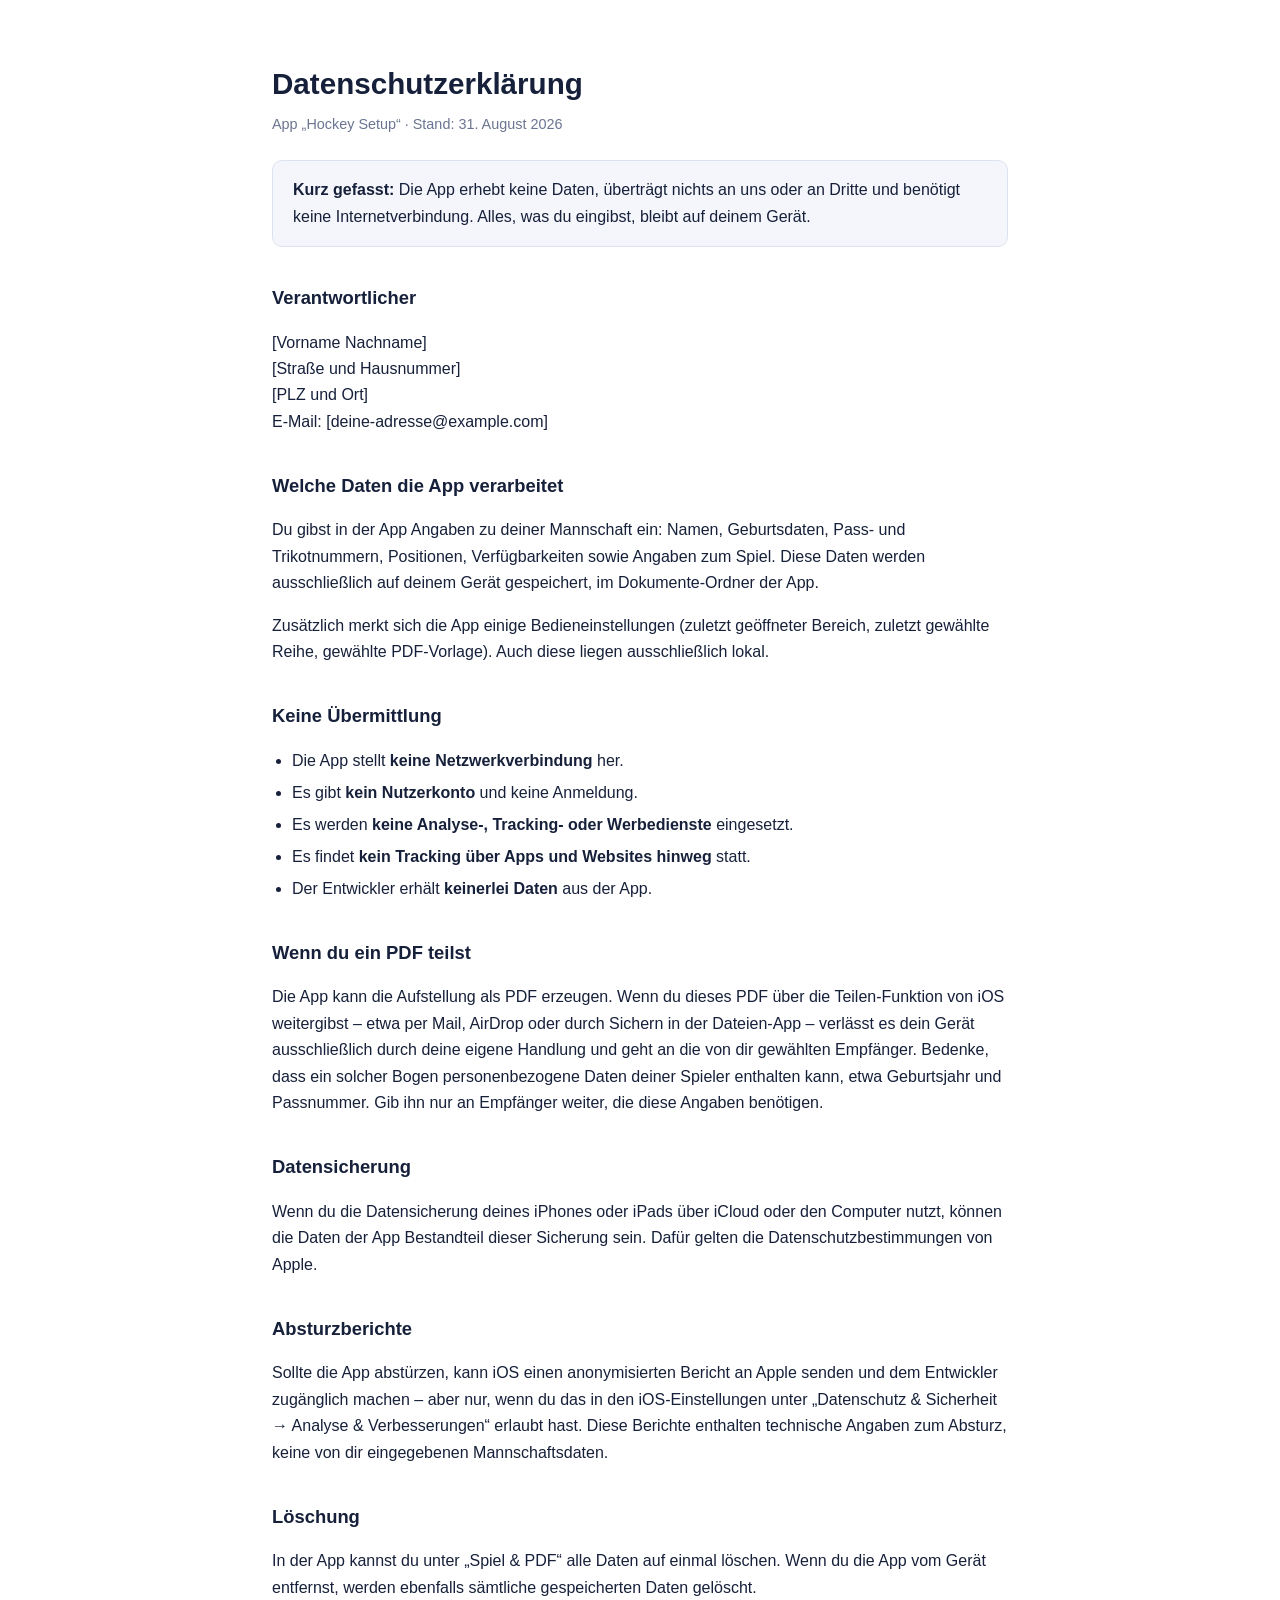
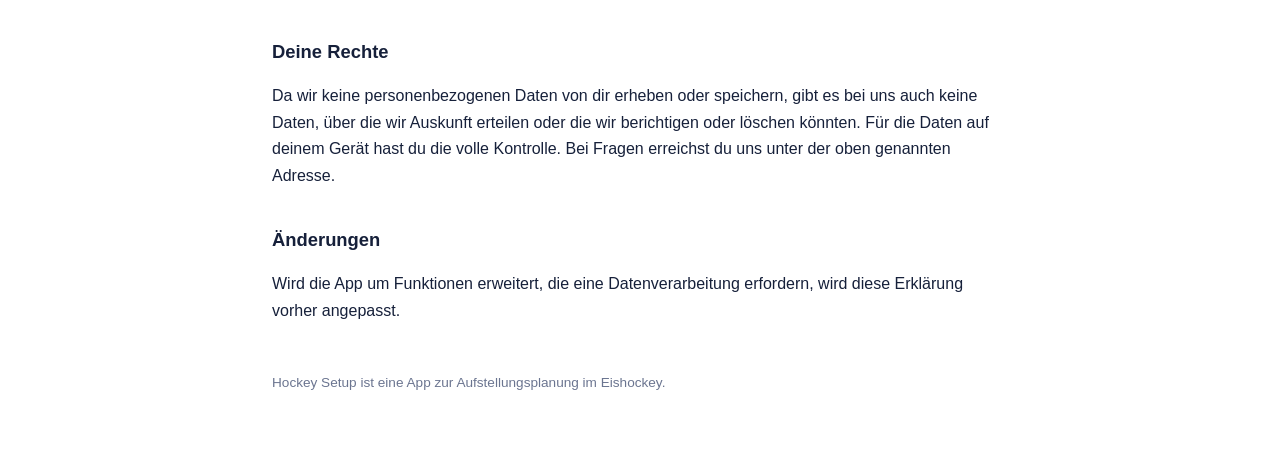
==== datenschutz.html @ fecd8403 "Datenschutz" ====
<!DOCTYPE html>
<html lang="de">
<head>
<meta charset="utf-8">
<meta name="viewport" content="width=device-width, initial-scale=1">
<title>Datenschutzerklärung – Hockey Setup</title>
<style>
  :root { color-scheme: light dark; }
  body {
    font: 16px/1.65 -apple-system, BlinkMacSystemFont, "Segoe UI", Roboto, sans-serif;
    max-width: 46rem; margin: 0 auto; padding: 2.5rem 1.25rem 5rem;
    color: #16203a; background: #fff;
  }
  @media (prefers-color-scheme: dark) {
    body { color: #e8ecf5; background: #0f1420; }
    h1, h2 { color: #fff; }
    .kasten { background: #1a2233; border-color: #2b3550; }
    a { color: #4fd1c9; }
  }
  h1 { font-size: 1.85rem; margin-bottom: .25rem; }
  h2 { font-size: 1.15rem; margin-top: 2.25rem; }
  .stand { color: #6b7590; font-size: .9rem; margin-top: 0; }
  .kasten { background: #f4f6fb; border: 1px solid #dde3ee; border-radius: 10px; padding: 1rem 1.25rem; margin: 1.5rem 0; }
  ul { padding-left: 1.25rem; }
  li { margin: .35rem 0; }
  footer { margin-top: 3rem; font-size: .85rem; color: #6b7590; }
</style>
</head>
<body>

<h1>Datenschutzerklärung</h1>
<p class="stand">App „Hockey Setup“ · Stand: 31. August 2026</p>

<div class="kasten">
  <strong>Kurz gefasst:</strong> Die App erhebt keine Daten, überträgt nichts an
  uns oder an Dritte und benötigt keine Internetverbindung. Alles, was du
  eingibst, bleibt auf deinem Gerät.
</div>

<h2>Verantwortlicher</h2>
<p>
  <!-- BITTE AUSFÜLLEN -->
  [Vorname Nachname]<br>
  [Straße und Hausnummer]<br>
  [PLZ und Ort]<br>
  E-Mail: [deine-adresse@example.com]
</p>

<h2>Welche Daten die App verarbeitet</h2>
<p>
  Du gibst in der App Angaben zu deiner Mannschaft ein: Namen, Geburtsdaten,
  Pass- und Trikotnummern, Positionen, Verfügbarkeiten sowie Angaben zum Spiel.
  Diese Daten werden ausschließlich auf deinem Gerät gespeichert, im
  Dokumente-Ordner der App.
</p>
<p>
  Zusätzlich merkt sich die App einige Bedieneinstellungen (zuletzt geöffneter
  Bereich, zuletzt gewählte Reihe, gewählte PDF-Vorlage). Auch diese liegen
  ausschließlich lokal.
</p>

<h2>Keine Übermittlung</h2>
<ul>
  <li>Die App stellt <strong>keine Netzwerkverbindung</strong> her.</li>
  <li>Es gibt <strong>kein Nutzerkonto</strong> und keine Anmeldung.</li>
  <li>Es werden <strong>keine Analyse-, Tracking- oder Werbedienste</strong> eingesetzt.</li>
  <li>Es findet <strong>kein Tracking über Apps und Websites hinweg</strong> statt.</li>
  <li>Der Entwickler erhält <strong>keinerlei Daten</strong> aus der App.</li>
</ul>

<h2>Wenn du ein PDF teilst</h2>
<p>
  Die App kann die Aufstellung als PDF erzeugen. Wenn du dieses PDF über die
  Teilen-Funktion von iOS weitergibst – etwa per Mail, AirDrop oder durch
  Sichern in der Dateien-App – verlässt es dein Gerät ausschließlich durch deine
  eigene Handlung und geht an die von dir gewählten Empfänger. Bedenke, dass ein
  solcher Bogen personenbezogene Daten deiner Spieler enthalten kann, etwa
  Geburtsjahr und Passnummer. Gib ihn nur an Empfänger weiter, die diese Angaben
  benötigen.
</p>

<h2>Datensicherung</h2>
<p>
  Wenn du die Datensicherung deines iPhones oder iPads über iCloud oder den
  Computer nutzt, können die Daten der App Bestandteil dieser Sicherung sein.
  Dafür gelten die Datenschutzbestimmungen von Apple.
</p>

<h2>Absturzberichte</h2>
<p>
  Sollte die App abstürzen, kann iOS einen anonymisierten Bericht an Apple
  senden und dem Entwickler zugänglich machen – aber nur, wenn du das in den
  iOS-Einstellungen unter „Datenschutz &amp; Sicherheit → Analyse &amp;
  Verbesserungen“ erlaubt hast. Diese Berichte enthalten technische Angaben zum
  Absturz, keine von dir eingegebenen Mannschaftsdaten.
</p>

<h2>Löschung</h2>
<p>
  In der App kannst du unter „Spiel &amp; PDF“ alle Daten auf einmal löschen.
  Wenn du die App vom Gerät entfernst, werden ebenfalls sämtliche gespeicherten
  Daten gelöscht.
</p>

<h2>Deine Rechte</h2>
<p>
  Da wir keine personenbezogenen Daten von dir erheben oder speichern, gibt es
  bei uns auch keine Daten, über die wir Auskunft erteilen oder die wir
  berichtigen oder löschen könnten. Für die Daten auf deinem Gerät hast du die
  volle Kontrolle. Bei Fragen erreichst du uns unter der oben genannten Adresse.
</p>

<h2>Änderungen</h2>
<p>
  Wird die App um Funktionen erweitert, die eine Datenverarbeitung erfordern,
  wird diese Erklärung vorher angepasst.
</p>

<footer>
  Hockey Setup ist eine App zur Aufstellungsplanung im Eishockey.
</footer>

</body>
</html>
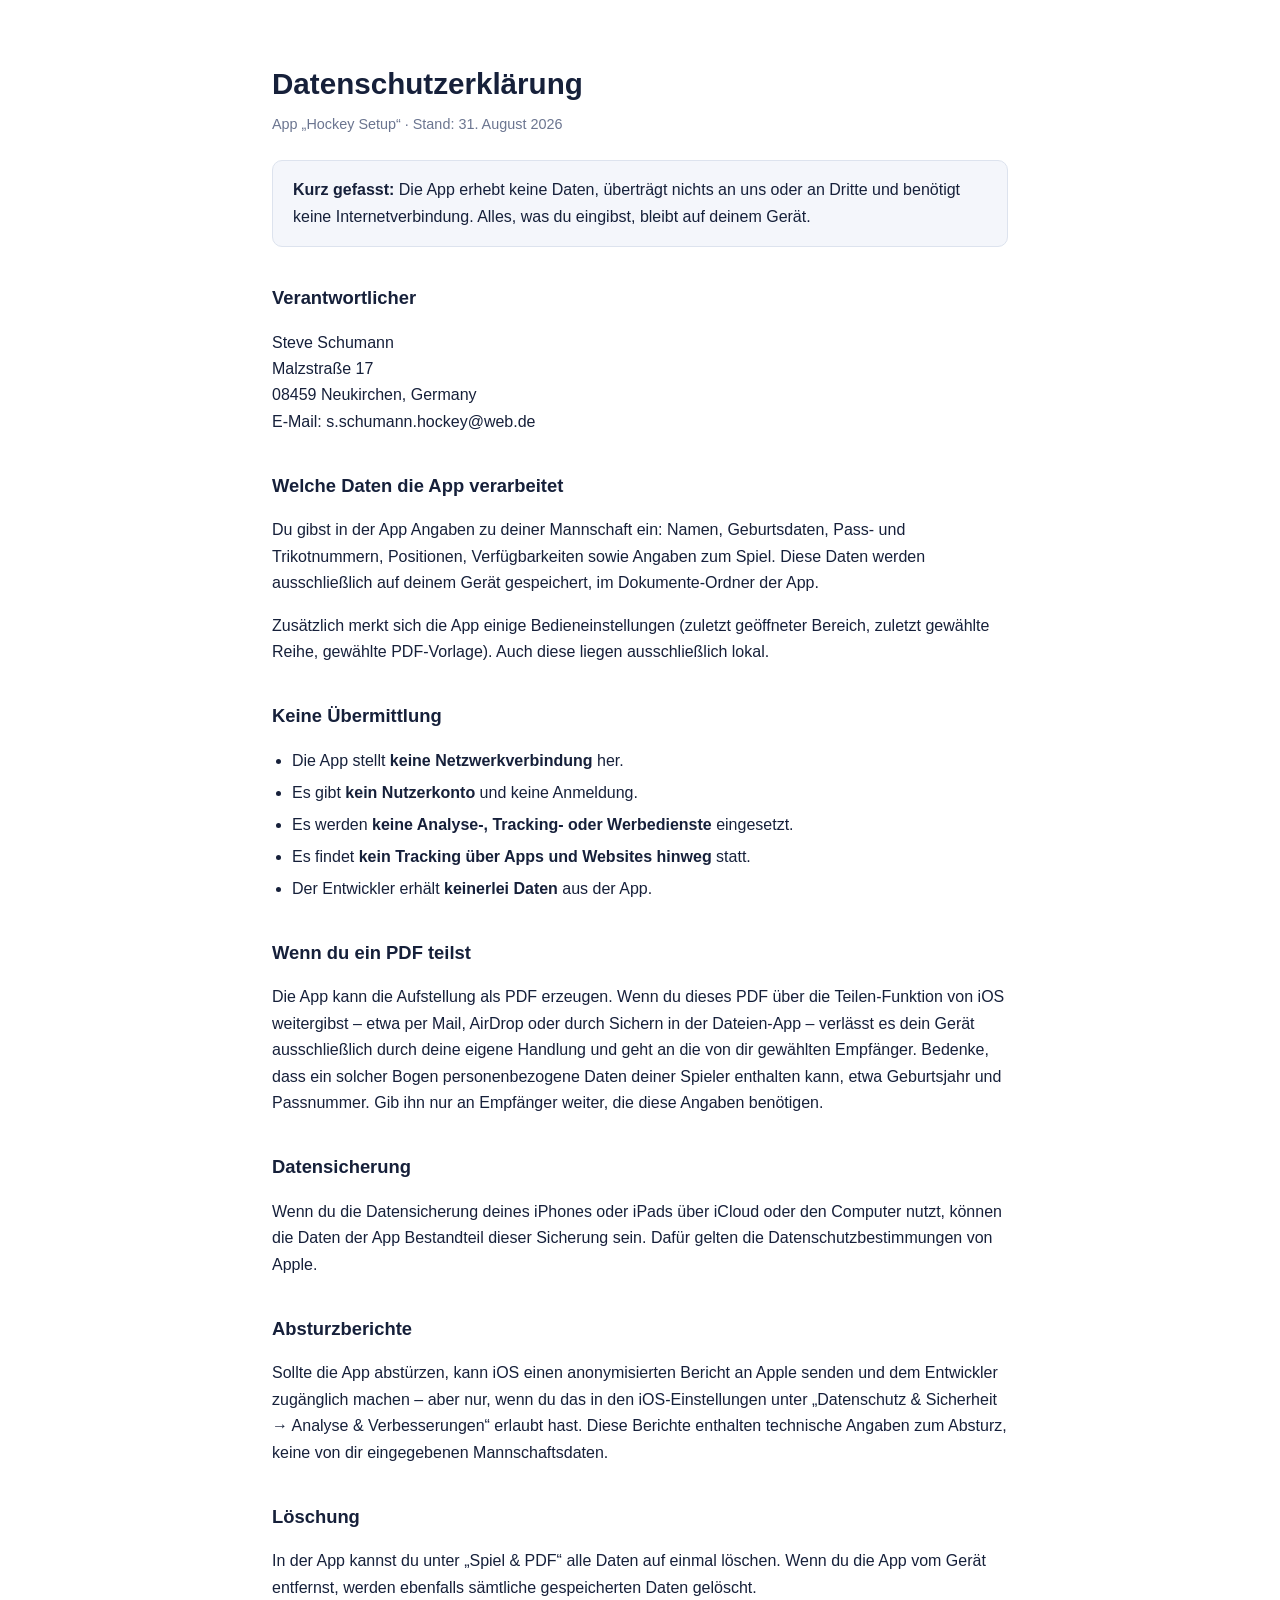
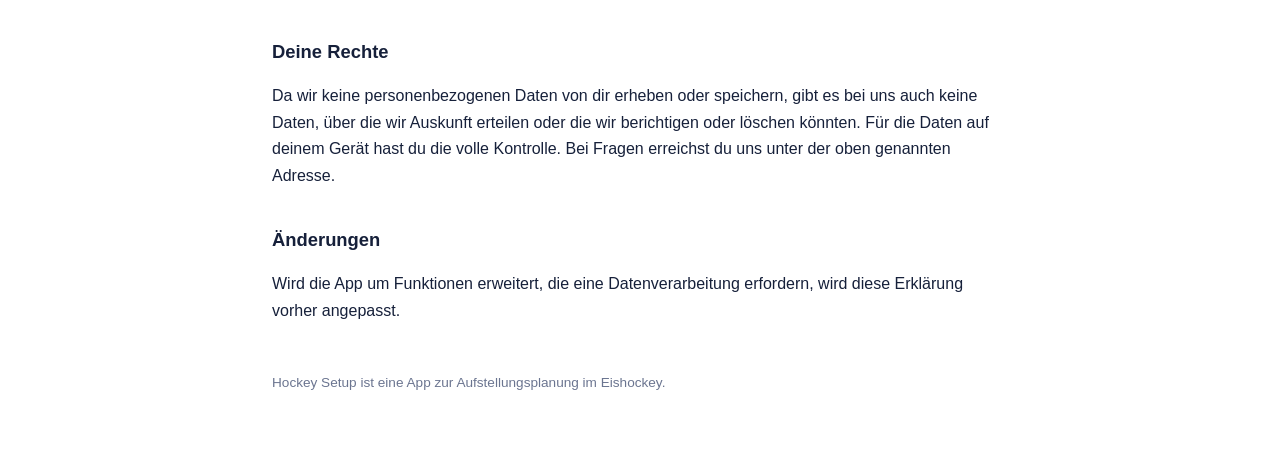
==== commit 29fbe69b: "Datenschutz" ====
--- a/datenschutz.html
+++ b/datenschutz.html
@@ -40,10 +40,10 @@
 <h2>Verantwortlicher</h2>
 <p>
   <!-- BITTE AUSFÜLLEN -->
-  [Vorname Nachname]<br>
-  [Straße und Hausnummer]<br>
-  [PLZ und Ort]<br>
-  E-Mail: [deine-adresse@example.com]
+  Steve Schumann<br>
+  Malzstraße 17<br>
+  08459 Neukirchen, Germany<br>
+  E-Mail: s.schumann.hockey@web.de
 </p>
 
 <h2>Welche Daten die App verarbeitet</h2>
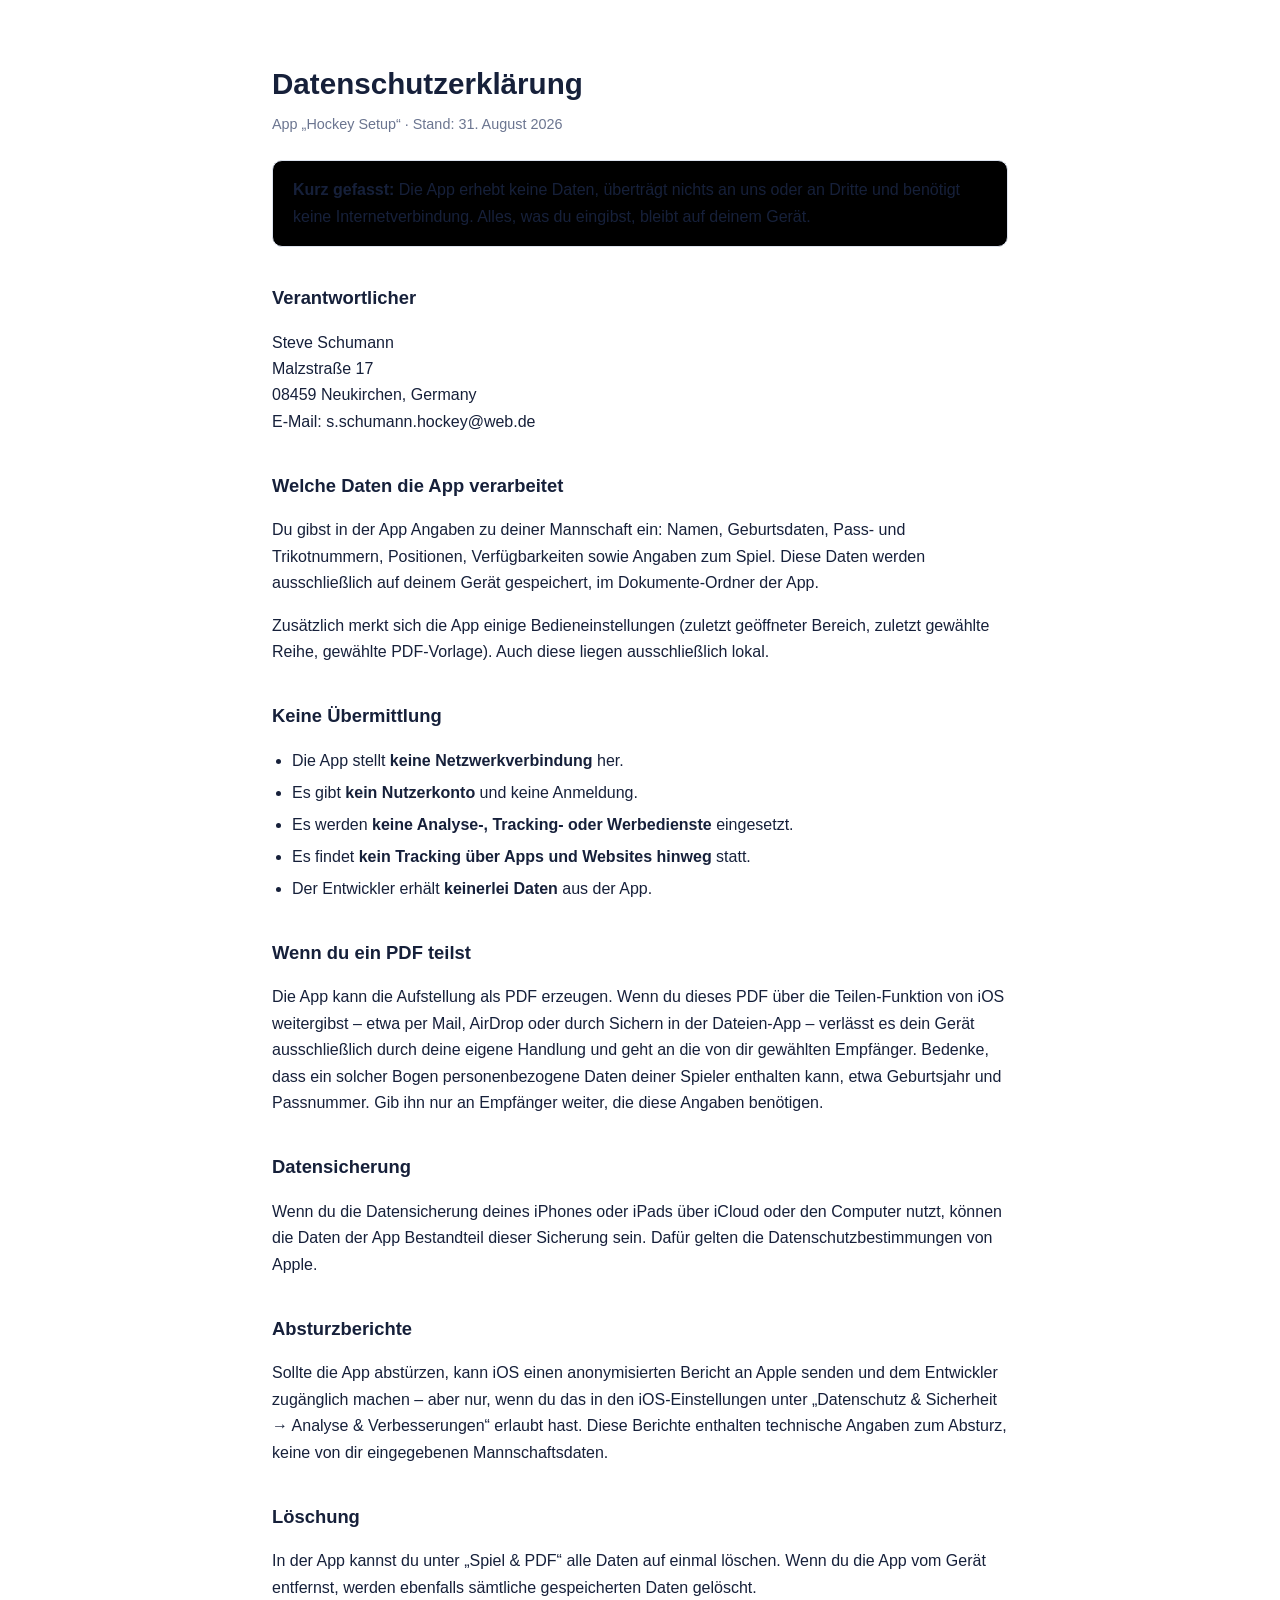
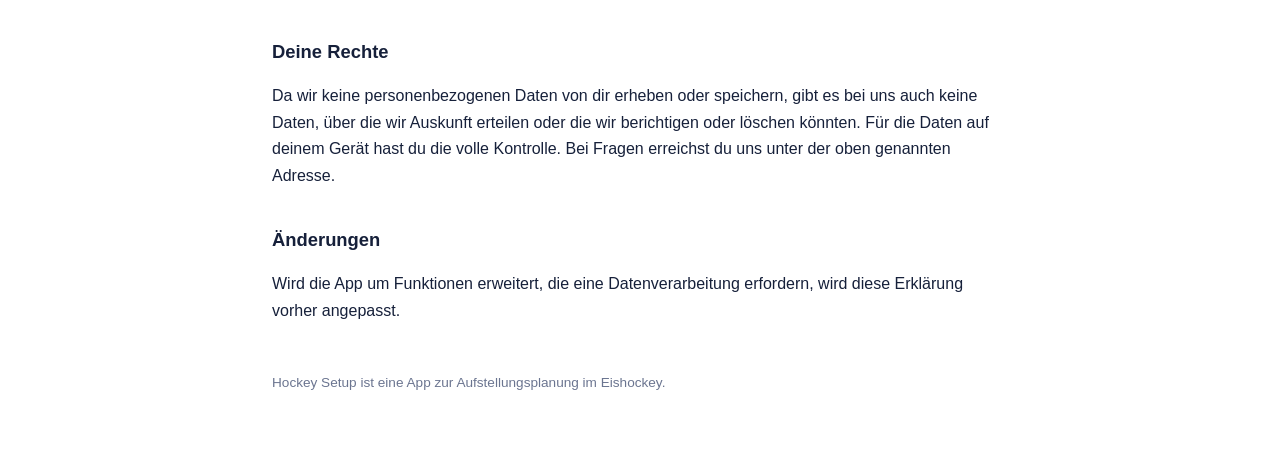
==== commit 9997b5dd: "Change background color of .kasten class to black" ====
--- a/datenschutz.html
+++ b/datenschutz.html
@@ -20,7 +20,7 @@
   h1 { font-size: 1.85rem; margin-bottom: .25rem; }
   h2 { font-size: 1.15rem; margin-top: 2.25rem; }
   .stand { color: #6b7590; font-size: .9rem; margin-top: 0; }
-  .kasten { background: #f4f6fb; border: 1px solid #dde3ee; border-radius: 10px; padding: 1rem 1.25rem; margin: 1.5rem 0; }
+  .kasten { background: #000000; border: 1px solid #dde3ee; border-radius: 10px; padding: 1rem 1.25rem; margin: 1.5rem 0; }
   ul { padding-left: 1.25rem; }
   li { margin: .35rem 0; }
   footer { margin-top: 3rem; font-size: .85rem; color: #6b7590; }
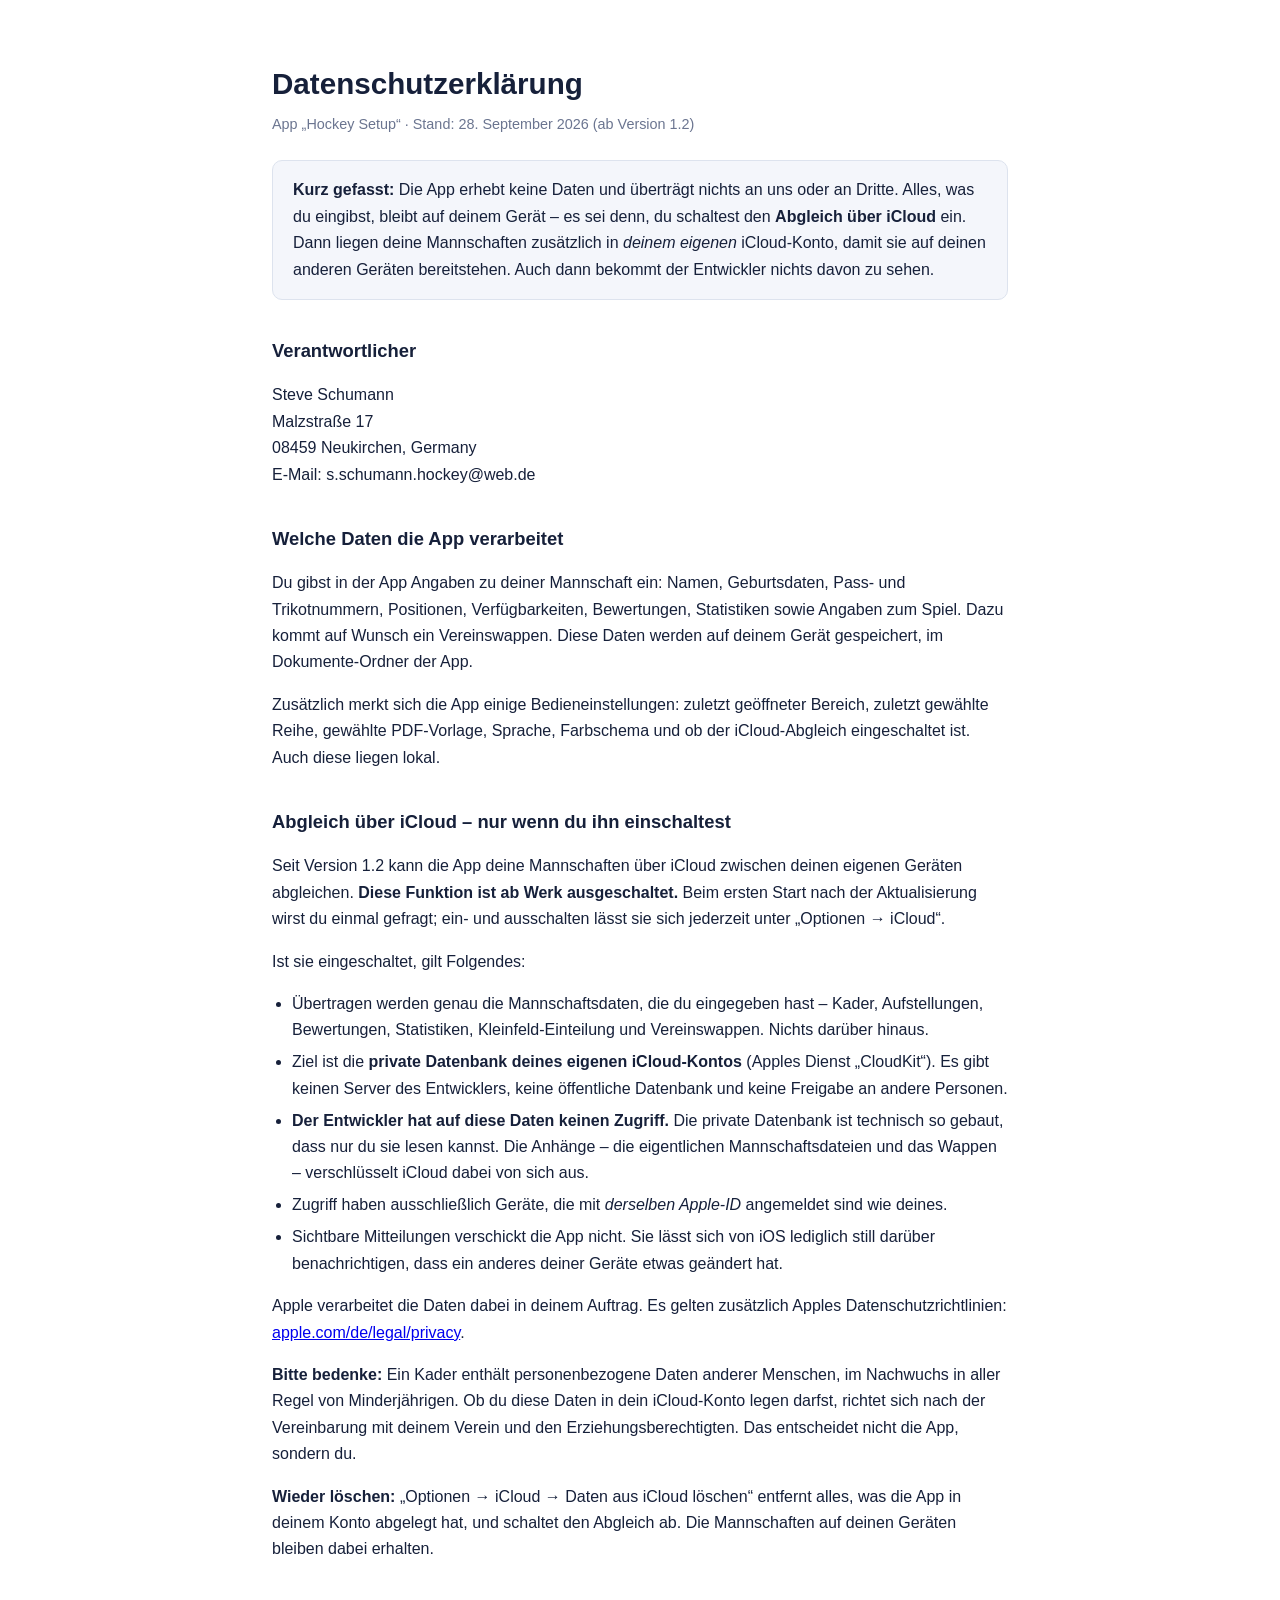
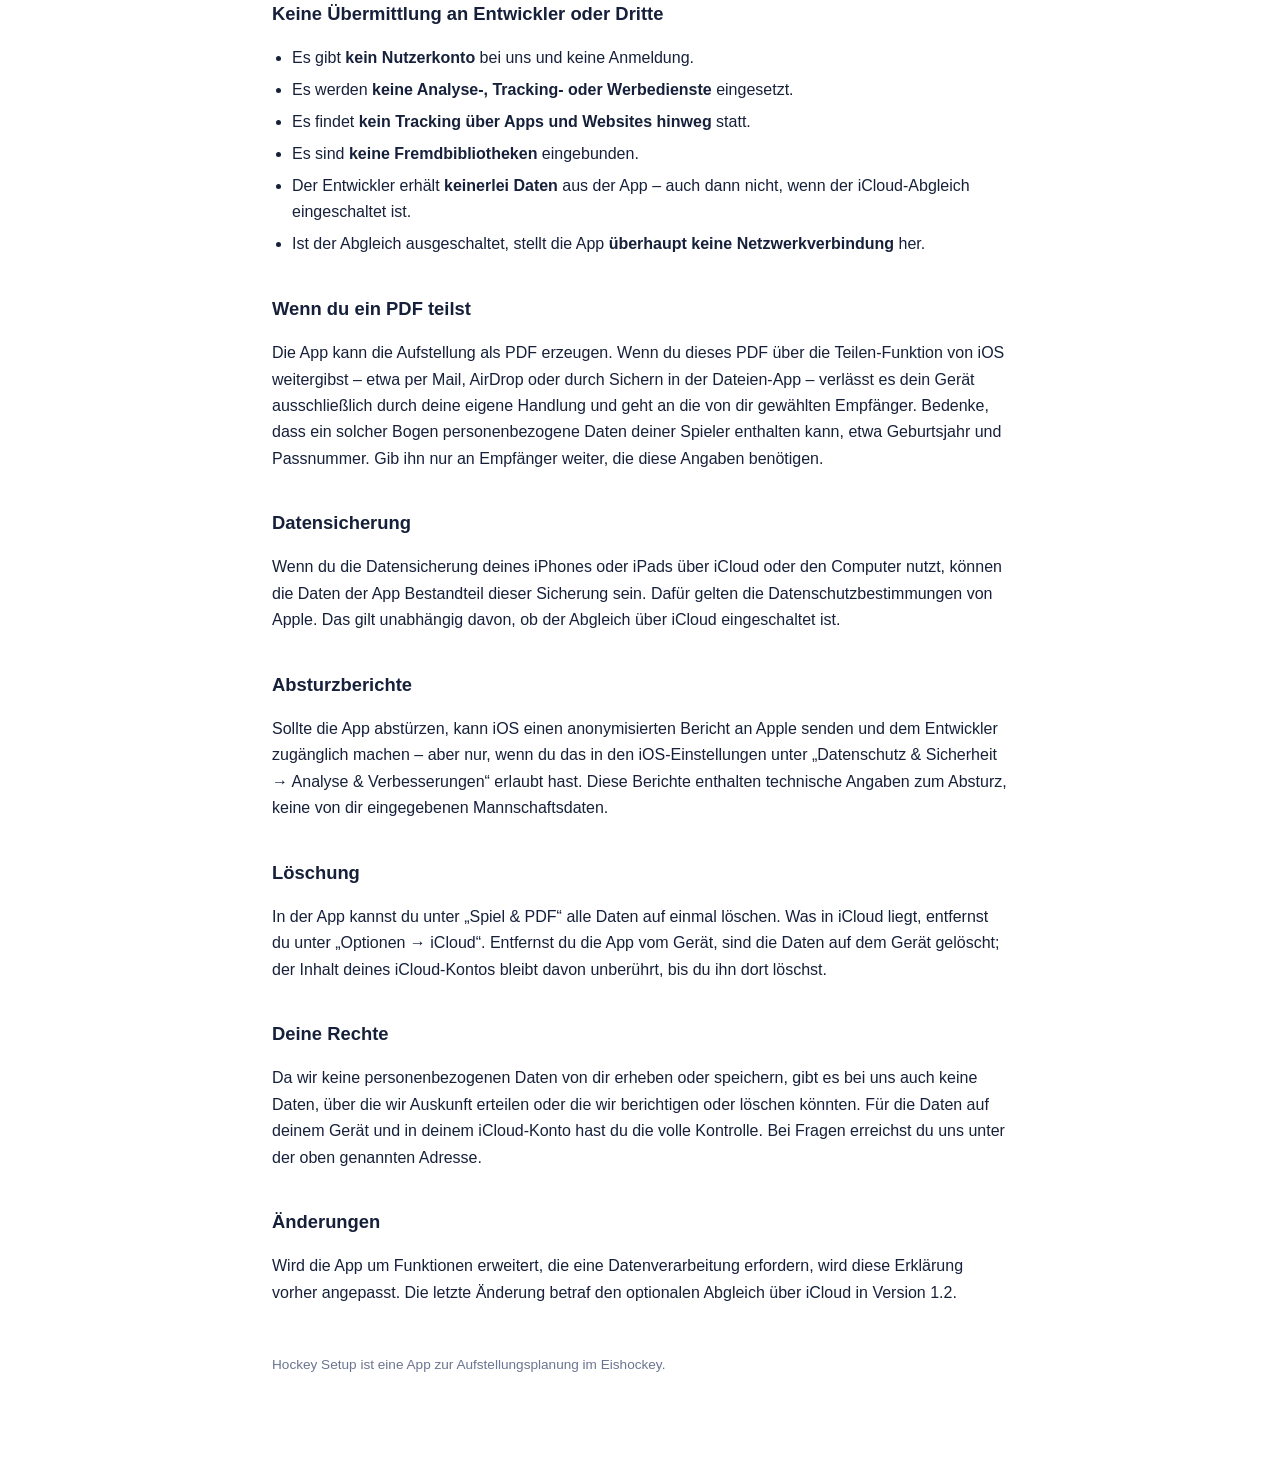
==== commit 22d2c9a2: "Add files via upload" ====
--- a/datenschutz.html
+++ b/datenschutz.html
@@ -20,7 +20,7 @@
   h1 { font-size: 1.85rem; margin-bottom: .25rem; }
   h2 { font-size: 1.15rem; margin-top: 2.25rem; }
   .stand { color: #6b7590; font-size: .9rem; margin-top: 0; }
-  .kasten { background: #000000; border: 1px solid #dde3ee; border-radius: 10px; padding: 1rem 1.25rem; margin: 1.5rem 0; }
+  .kasten { background: #f4f6fb; border: 1px solid #dde3ee; border-radius: 10px; padding: 1rem 1.25rem; margin: 1.5rem 0; }
   ul { padding-left: 1.25rem; }
   li { margin: .35rem 0; }
   footer { margin-top: 3rem; font-size: .85rem; color: #6b7590; }
@@ -29,17 +29,19 @@
 <body>
 
 <h1>Datenschutzerklärung</h1>
-<p class="stand">App „Hockey Setup“ · Stand: 31. August 2026</p>
+<p class="stand">App „Hockey Setup“ · Stand: 28. September 2026 (ab Version 1.2)</p>
 
 <div class="kasten">
-  <strong>Kurz gefasst:</strong> Die App erhebt keine Daten, überträgt nichts an
-  uns oder an Dritte und benötigt keine Internetverbindung. Alles, was du
-  eingibst, bleibt auf deinem Gerät.
+  <strong>Kurz gefasst:</strong> Die App erhebt keine Daten und überträgt nichts
+  an uns oder an Dritte. Alles, was du eingibst, bleibt auf deinem Gerät – es sei
+  denn, du schaltest den <strong>Abgleich über iCloud</strong> ein. Dann liegen
+  deine Mannschaften zusätzlich in <em>deinem eigenen</em> iCloud-Konto, damit
+  sie auf deinen anderen Geräten bereitstehen. Auch dann bekommt der Entwickler
+  nichts davon zu sehen.
 </div>
 
 <h2>Verantwortlicher</h2>
 <p>
-  <!-- BITTE AUSFÜLLEN -->
   Steve Schumann<br>
   Malzstraße 17<br>
   08459 Neukirchen, Germany<br>
@@ -49,23 +51,80 @@
 <h2>Welche Daten die App verarbeitet</h2>
 <p>
   Du gibst in der App Angaben zu deiner Mannschaft ein: Namen, Geburtsdaten,
-  Pass- und Trikotnummern, Positionen, Verfügbarkeiten sowie Angaben zum Spiel.
-  Diese Daten werden ausschließlich auf deinem Gerät gespeichert, im
-  Dokumente-Ordner der App.
+  Pass- und Trikotnummern, Positionen, Verfügbarkeiten, Bewertungen, Statistiken
+  sowie Angaben zum Spiel. Dazu kommt auf Wunsch ein Vereinswappen. Diese Daten
+  werden auf deinem Gerät gespeichert, im Dokumente-Ordner der App.
 </p>
 <p>
-  Zusätzlich merkt sich die App einige Bedieneinstellungen (zuletzt geöffneter
-  Bereich, zuletzt gewählte Reihe, gewählte PDF-Vorlage). Auch diese liegen
-  ausschließlich lokal.
+  Zusätzlich merkt sich die App einige Bedieneinstellungen: zuletzt geöffneter
+  Bereich, zuletzt gewählte Reihe, gewählte PDF-Vorlage, Sprache, Farbschema und
+  ob der iCloud-Abgleich eingeschaltet ist. Auch diese liegen lokal.
 </p>
 
-<h2>Keine Übermittlung</h2>
+<h2>Abgleich über iCloud – nur wenn du ihn einschaltest</h2>
+<p>
+  Seit Version 1.2 kann die App deine Mannschaften über iCloud zwischen deinen
+  eigenen Geräten abgleichen. <strong>Diese Funktion ist ab Werk
+  ausgeschaltet.</strong> Beim ersten Start nach der Aktualisierung wirst du
+  einmal gefragt; ein- und ausschalten lässt sie sich jederzeit unter
+  „Optionen → iCloud“.
+</p>
+<p>Ist sie eingeschaltet, gilt Folgendes:</p>
 <ul>
-  <li>Die App stellt <strong>keine Netzwerkverbindung</strong> her.</li>
-  <li>Es gibt <strong>kein Nutzerkonto</strong> und keine Anmeldung.</li>
+  <li>
+    Übertragen werden genau die Mannschaftsdaten, die du eingegeben hast –
+    Kader, Aufstellungen, Bewertungen, Statistiken, Kleinfeld-Einteilung und
+    Vereinswappen. Nichts darüber hinaus.
+  </li>
+  <li>
+    Ziel ist die <strong>private Datenbank deines eigenen iCloud-Kontos</strong>
+    (Apples Dienst „CloudKit“). Es gibt keinen Server des Entwicklers, keine
+    öffentliche Datenbank und keine Freigabe an andere Personen.
+  </li>
+  <li>
+    <strong>Der Entwickler hat auf diese Daten keinen Zugriff.</strong> Die
+    private Datenbank ist technisch so gebaut, dass nur du sie lesen kannst.
+    Die Anhänge – die eigentlichen Mannschaftsdateien und das Wappen –
+    verschlüsselt iCloud dabei von sich aus.
+  </li>
+  <li>
+    Zugriff haben ausschließlich Geräte, die mit <em>derselben Apple-ID</em>
+    angemeldet sind wie deines.
+  </li>
+  <li>
+    Sichtbare Mitteilungen verschickt die App nicht. Sie lässt sich von iOS
+    lediglich still darüber benachrichtigen, dass ein anderes deiner Geräte
+    etwas geändert hat.
+  </li>
+</ul>
+<p>
+  Apple verarbeitet die Daten dabei in deinem Auftrag. Es gelten zusätzlich
+  Apples Datenschutzrichtlinien:
+  <a href="https://www.apple.com/de/legal/privacy/">apple.com/de/legal/privacy</a>.
+</p>
+<p>
+  <strong>Bitte bedenke:</strong> Ein Kader enthält personenbezogene Daten
+  anderer Menschen, im Nachwuchs in aller Regel von Minderjährigen. Ob du diese
+  Daten in dein iCloud-Konto legen darfst, richtet sich nach der Vereinbarung mit
+  deinem Verein und den Erziehungsberechtigten. Das entscheidet nicht die App,
+  sondern du.
+</p>
+<p>
+  <strong>Wieder löschen:</strong> „Optionen → iCloud → Daten aus iCloud löschen“
+  entfernt alles, was die App in deinem Konto abgelegt hat, und schaltet den
+  Abgleich ab. Die Mannschaften auf deinen Geräten bleiben dabei erhalten.
+</p>
+
+<h2>Keine Übermittlung an Entwickler oder Dritte</h2>
+<ul>
+  <li>Es gibt <strong>kein Nutzerkonto</strong> bei uns und keine Anmeldung.</li>
   <li>Es werden <strong>keine Analyse-, Tracking- oder Werbedienste</strong> eingesetzt.</li>
   <li>Es findet <strong>kein Tracking über Apps und Websites hinweg</strong> statt.</li>
-  <li>Der Entwickler erhält <strong>keinerlei Daten</strong> aus der App.</li>
+  <li>Es sind <strong>keine Fremdbibliotheken</strong> eingebunden.</li>
+  <li>Der Entwickler erhält <strong>keinerlei Daten</strong> aus der App – auch
+      dann nicht, wenn der iCloud-Abgleich eingeschaltet ist.</li>
+  <li>Ist der Abgleich ausgeschaltet, stellt die App <strong>überhaupt keine
+      Netzwerkverbindung</strong> her.</li>
 </ul>
 
 <h2>Wenn du ein PDF teilst</h2>
@@ -83,7 +142,8 @@
 <p>
   Wenn du die Datensicherung deines iPhones oder iPads über iCloud oder den
   Computer nutzt, können die Daten der App Bestandteil dieser Sicherung sein.
-  Dafür gelten die Datenschutzbestimmungen von Apple.
+  Dafür gelten die Datenschutzbestimmungen von Apple. Das gilt unabhängig davon,
+  ob der Abgleich über iCloud eingeschaltet ist.
 </p>
 
 <h2>Absturzberichte</h2>
@@ -98,22 +158,25 @@
 <h2>Löschung</h2>
 <p>
   In der App kannst du unter „Spiel &amp; PDF“ alle Daten auf einmal löschen.
-  Wenn du die App vom Gerät entfernst, werden ebenfalls sämtliche gespeicherten
-  Daten gelöscht.
+  Was in iCloud liegt, entfernst du unter „Optionen → iCloud“. Entfernst du die
+  App vom Gerät, sind die Daten auf dem Gerät gelöscht; der Inhalt deines
+  iCloud-Kontos bleibt davon unberührt, bis du ihn dort löschst.
 </p>
 
 <h2>Deine Rechte</h2>
 <p>
   Da wir keine personenbezogenen Daten von dir erheben oder speichern, gibt es
   bei uns auch keine Daten, über die wir Auskunft erteilen oder die wir
-  berichtigen oder löschen könnten. Für die Daten auf deinem Gerät hast du die
-  volle Kontrolle. Bei Fragen erreichst du uns unter der oben genannten Adresse.
+  berichtigen oder löschen könnten. Für die Daten auf deinem Gerät und in deinem
+  iCloud-Konto hast du die volle Kontrolle. Bei Fragen erreichst du uns unter der
+  oben genannten Adresse.
 </p>
 
 <h2>Änderungen</h2>
 <p>
   Wird die App um Funktionen erweitert, die eine Datenverarbeitung erfordern,
-  wird diese Erklärung vorher angepasst.
+  wird diese Erklärung vorher angepasst. Die letzte Änderung betraf den
+  optionalen Abgleich über iCloud in Version 1.2.
 </p>
 
 <footer>
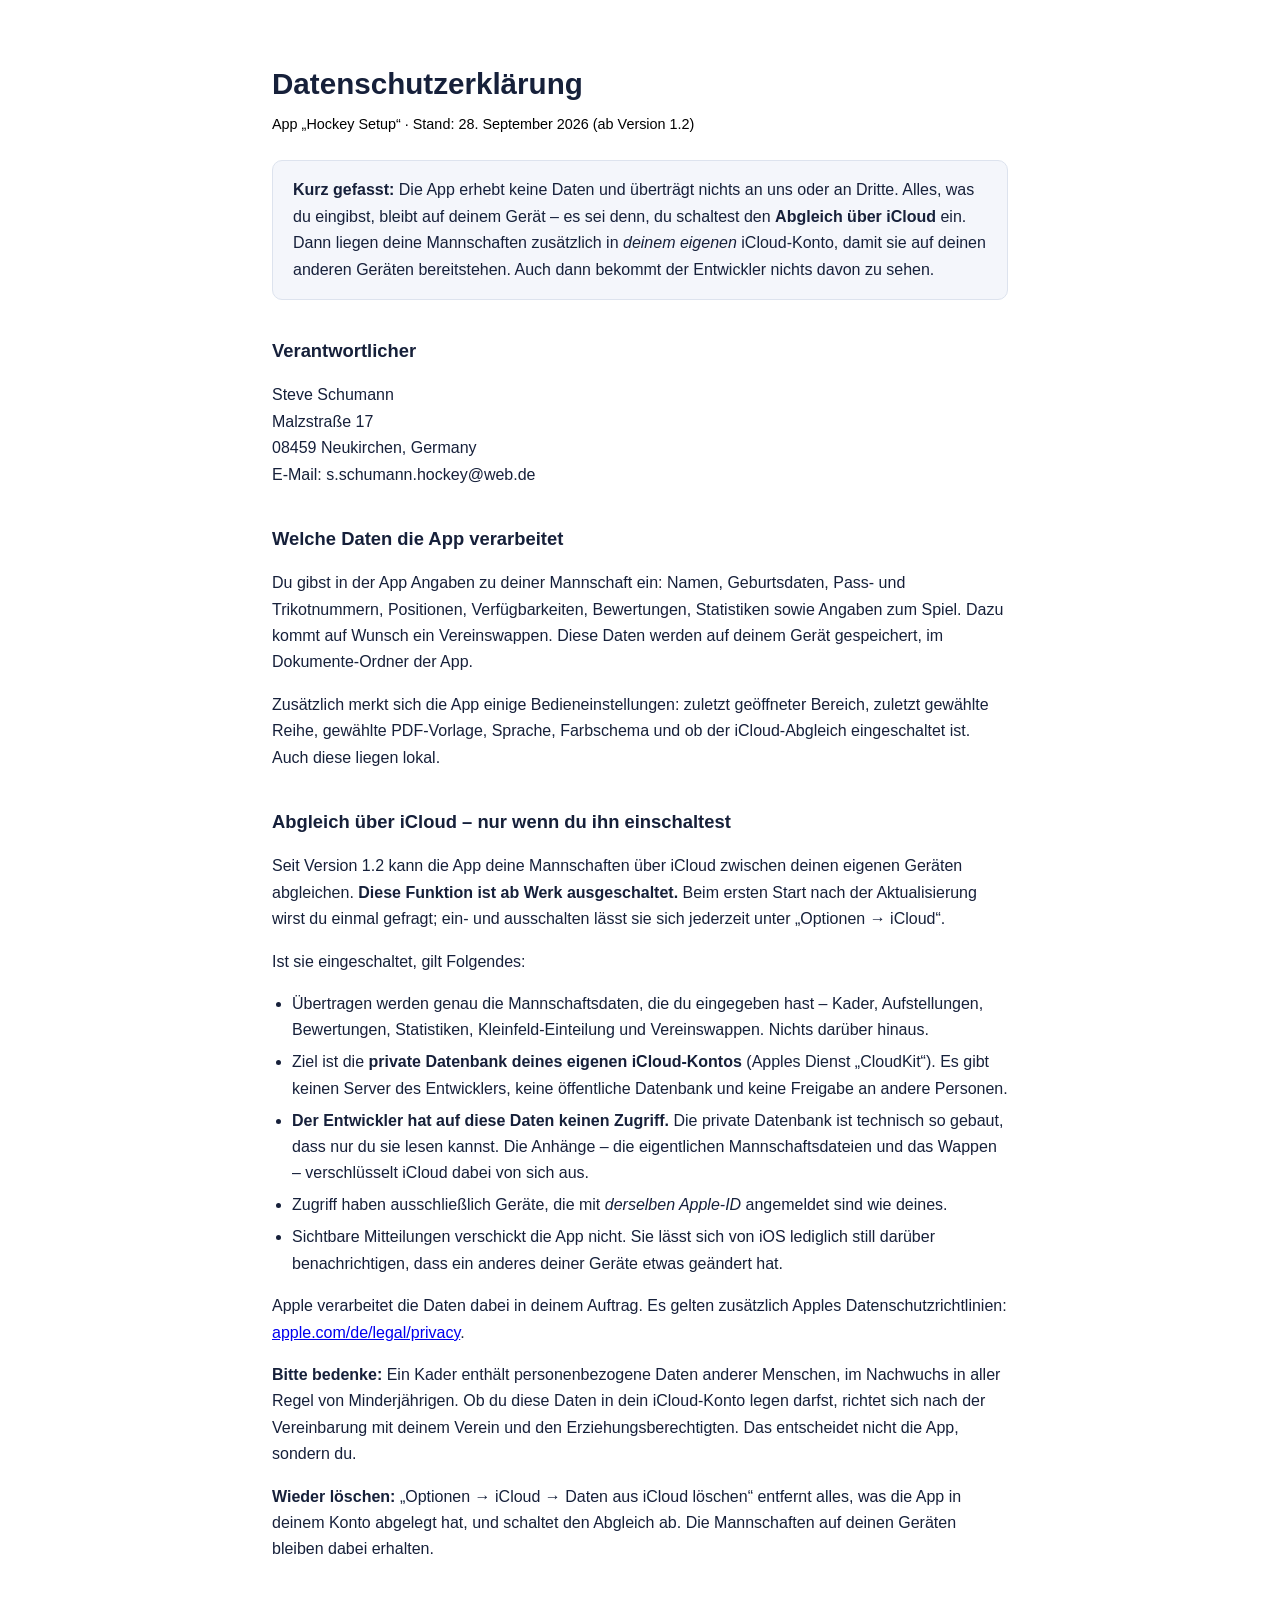
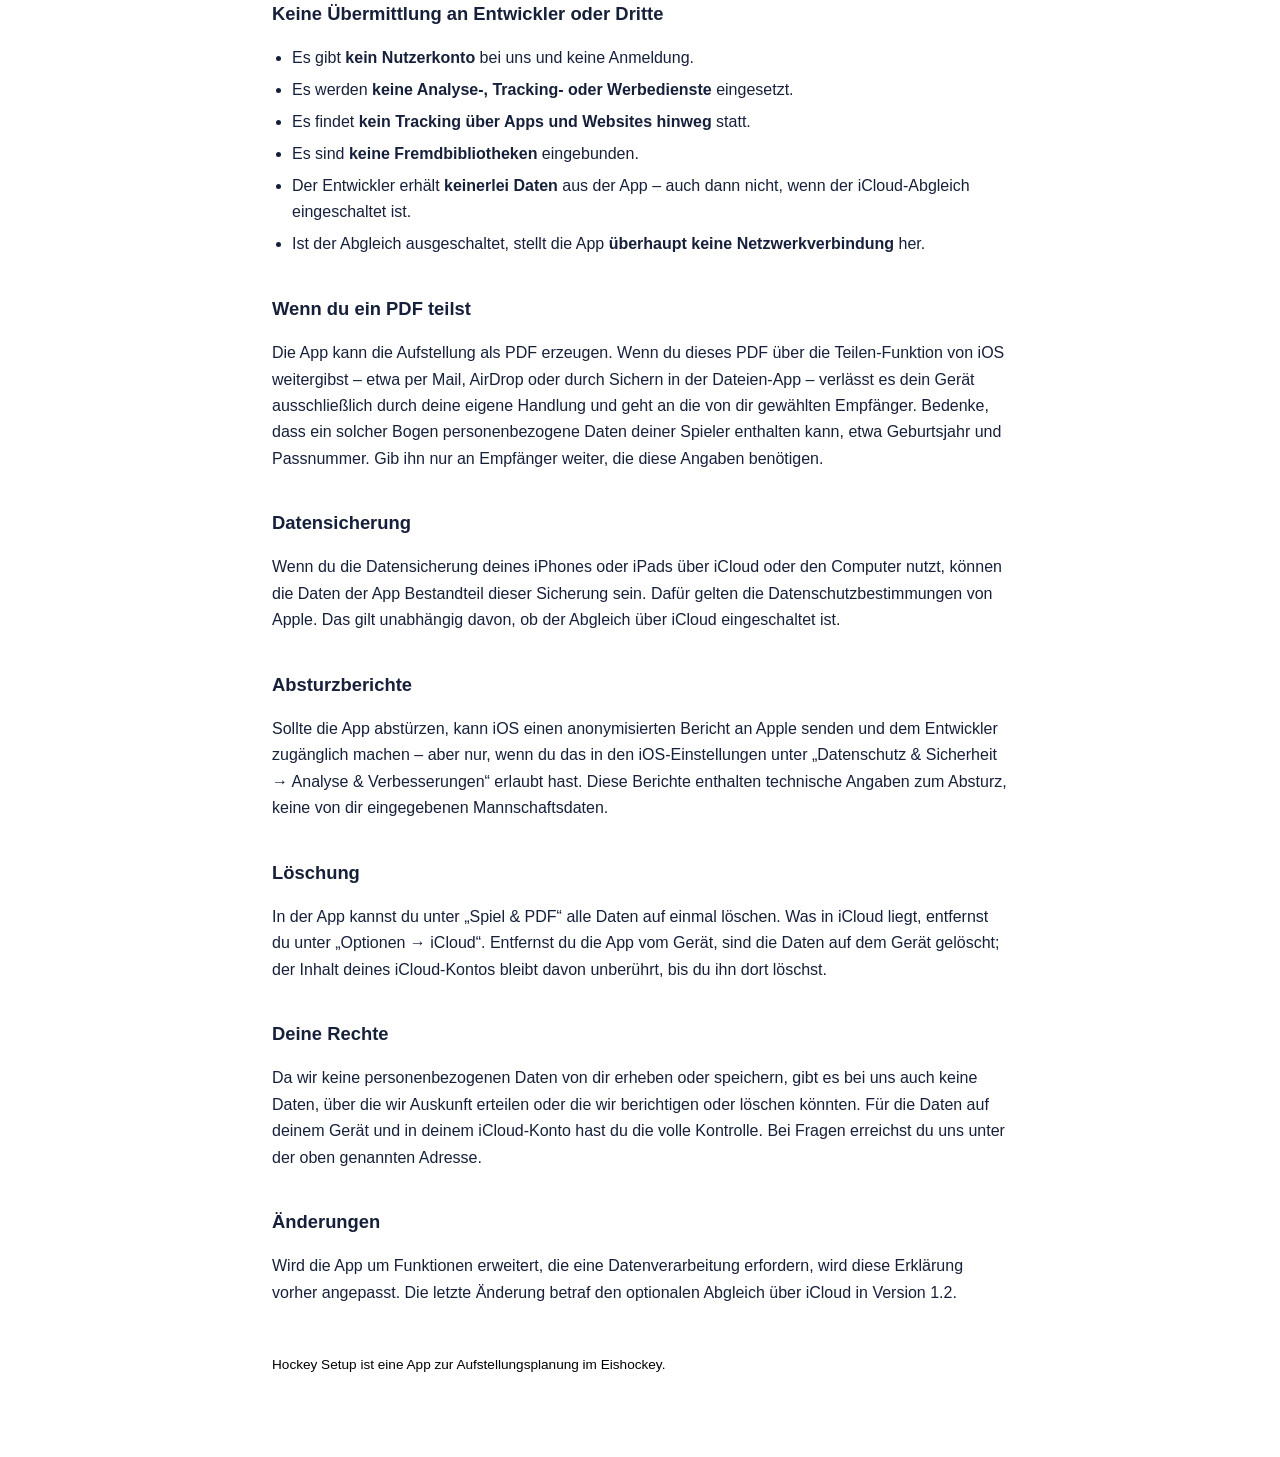
==== commit 9edabac6: "Change text color to black in datenschutz.html" ====
--- a/datenschutz.html
+++ b/datenschutz.html
@@ -19,11 +19,11 @@
   }
   h1 { font-size: 1.85rem; margin-bottom: .25rem; }
   h2 { font-size: 1.15rem; margin-top: 2.25rem; }
-  .stand { color: #6b7590; font-size: .9rem; margin-top: 0; }
+  .stand { color: black; font-size: .9rem; margin-top: 0; }
   .kasten { background: #f4f6fb; border: 1px solid #dde3ee; border-radius: 10px; padding: 1rem 1.25rem; margin: 1.5rem 0; }
   ul { padding-left: 1.25rem; }
   li { margin: .35rem 0; }
-  footer { margin-top: 3rem; font-size: .85rem; color: #6b7590; }
+  footer { margin-top: 3rem; font-size: .85rem; color: black; }
 </style>
 </head>
 <body>
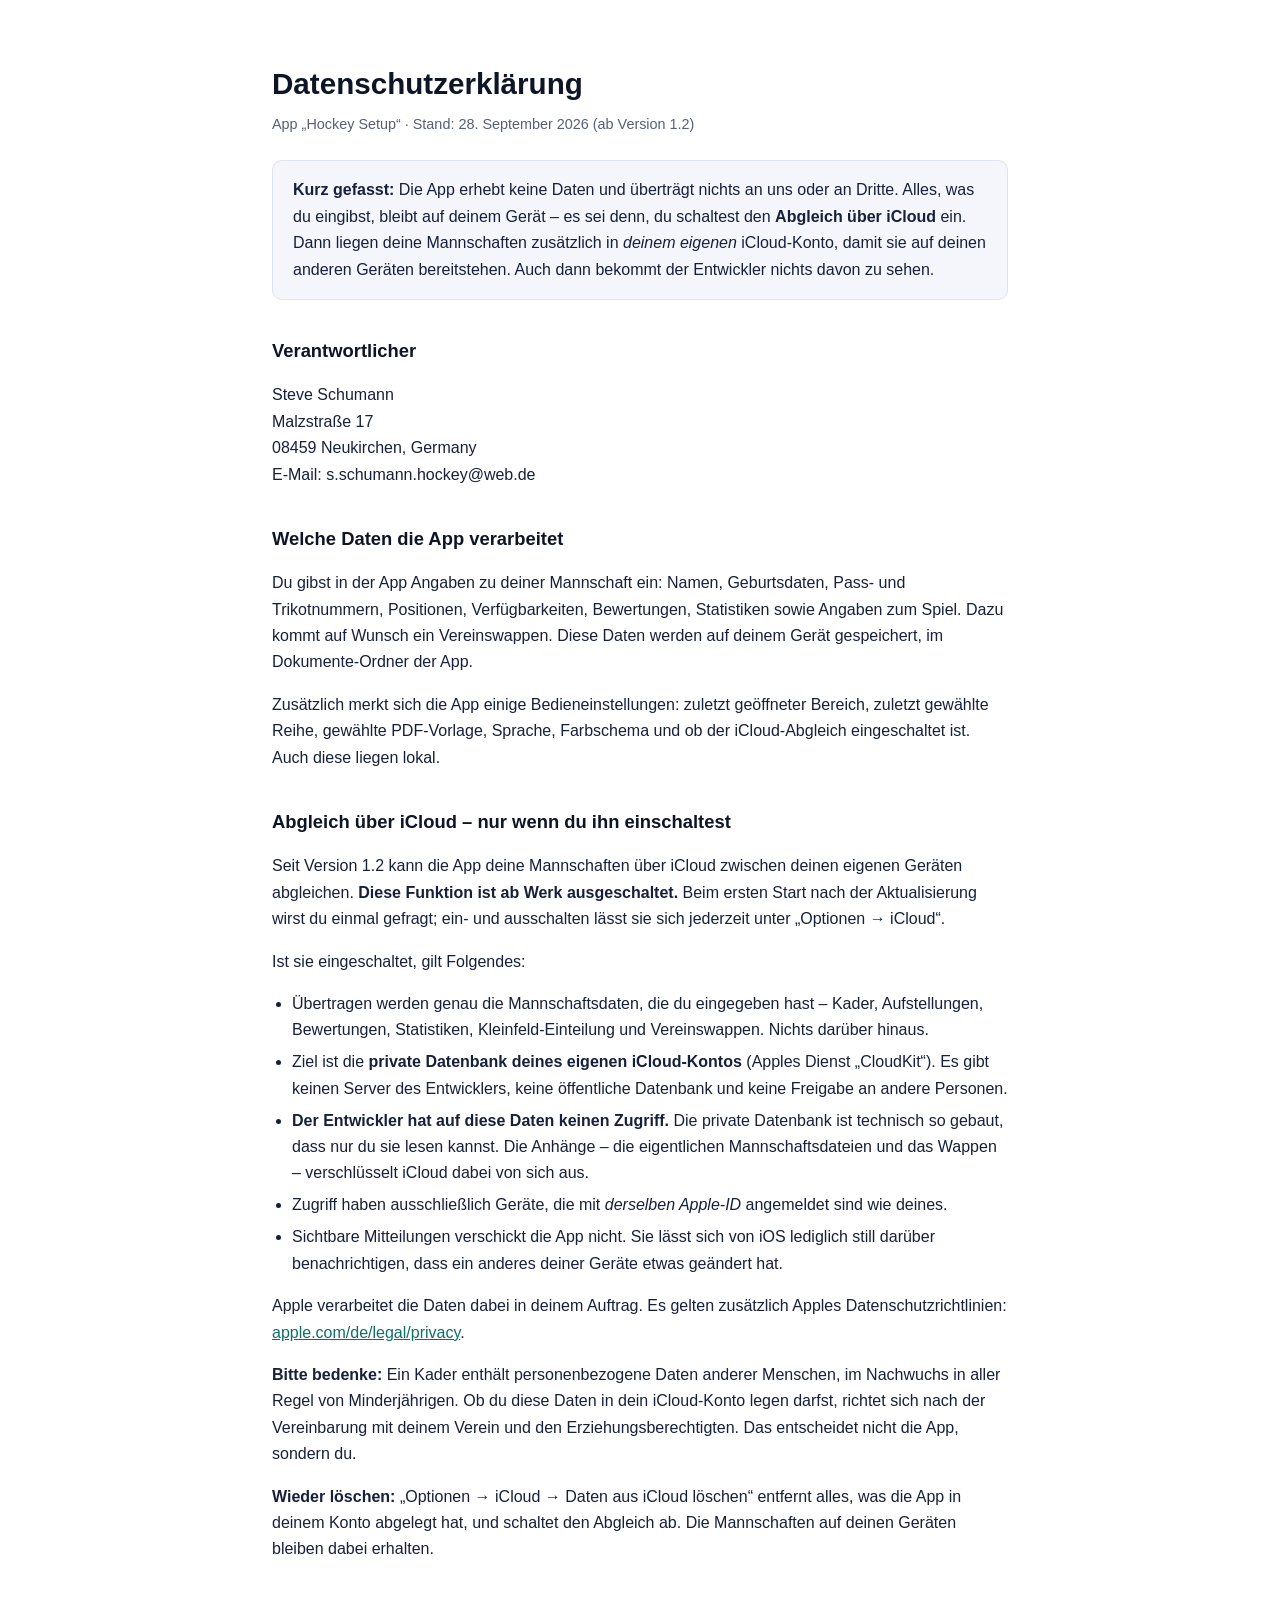
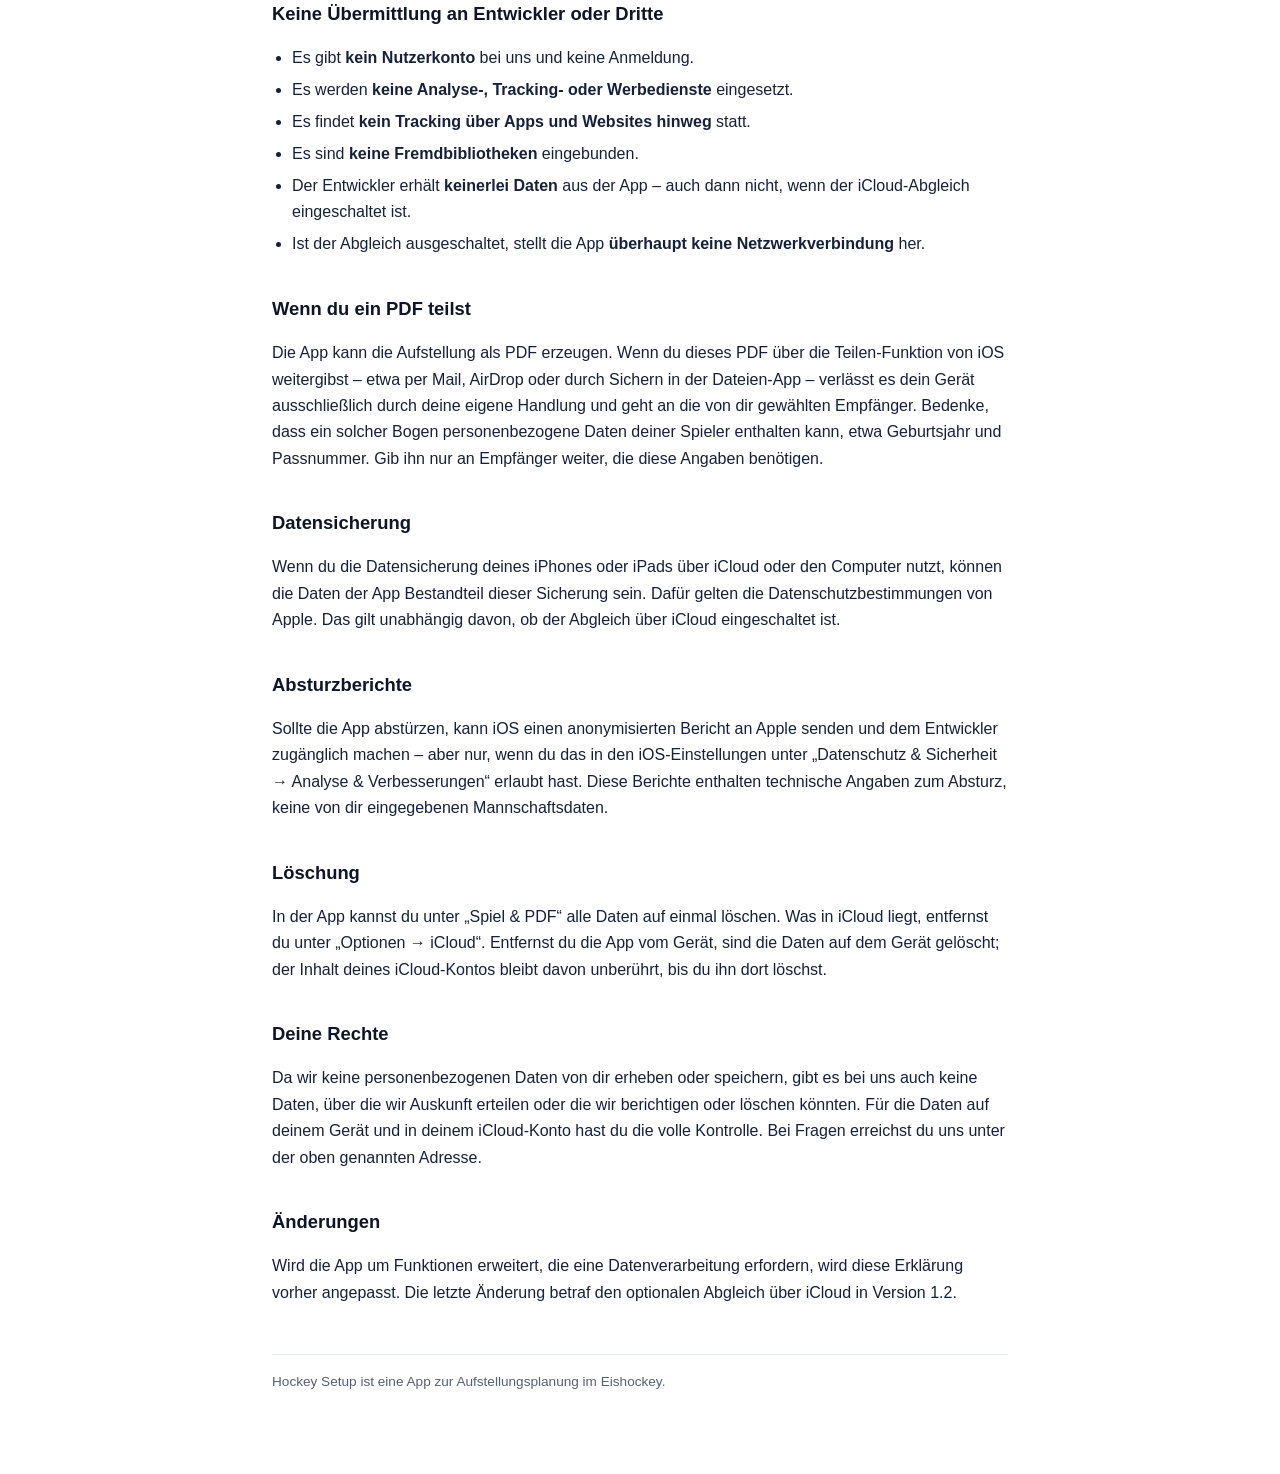
==== commit 549b9317: "Add files via upload" ====
--- a/datenschutz.html
+++ b/datenschutz.html
@@ -5,25 +5,22 @@
 <meta name="viewport" content="width=device-width, initial-scale=1">
 <title>Datenschutzerklärung – Hockey Setup</title>
 <style>
-  :root { color-scheme: light dark; }
+  /* Bewusst immer hell, auch wenn das Gerät auf Dunkelmodus steht:
+     Eine Rechtsseite soll überall gleich und gut lesbar aussehen. */
+  :root { color-scheme: light; }
   body {
     font: 16px/1.65 -apple-system, BlinkMacSystemFont, "Segoe UI", Roboto, sans-serif;
     max-width: 46rem; margin: 0 auto; padding: 2.5rem 1.25rem 5rem;
     color: #16203a; background: #fff;
   }
-  @media (prefers-color-scheme: dark) {
-    body { color: #e8ecf5; background: #0f1420; }
-    h1, h2 { color: #fff; }
-    .kasten { background: #1a2233; border-color: #2b3550; }
-    a { color: #4fd1c9; }
-  }
-  h1 { font-size: 1.85rem; margin-bottom: .25rem; }
-  h2 { font-size: 1.15rem; margin-top: 2.25rem; }
-  .stand { color: black; font-size: .9rem; margin-top: 0; }
+  h1 { font-size: 1.85rem; margin-bottom: .25rem; color: #0d1526; }
+  h2 { font-size: 1.15rem; margin-top: 2.25rem; color: #0d1526; }
+  .stand { color: #565f75; font-size: .9rem; margin-top: 0; }
   .kasten { background: #f4f6fb; border: 1px solid #dde3ee; border-radius: 10px; padding: 1rem 1.25rem; margin: 1.5rem 0; }
   ul { padding-left: 1.25rem; }
   li { margin: .35rem 0; }
-  footer { margin-top: 3rem; font-size: .85rem; color: black; }
+  a { color: #0e6f69; }
+  footer { margin-top: 3rem; font-size: .85rem; color: #565f75; border-top: 1px solid #e6eaf2; padding-top: 1rem; }
 </style>
 </head>
 <body>
